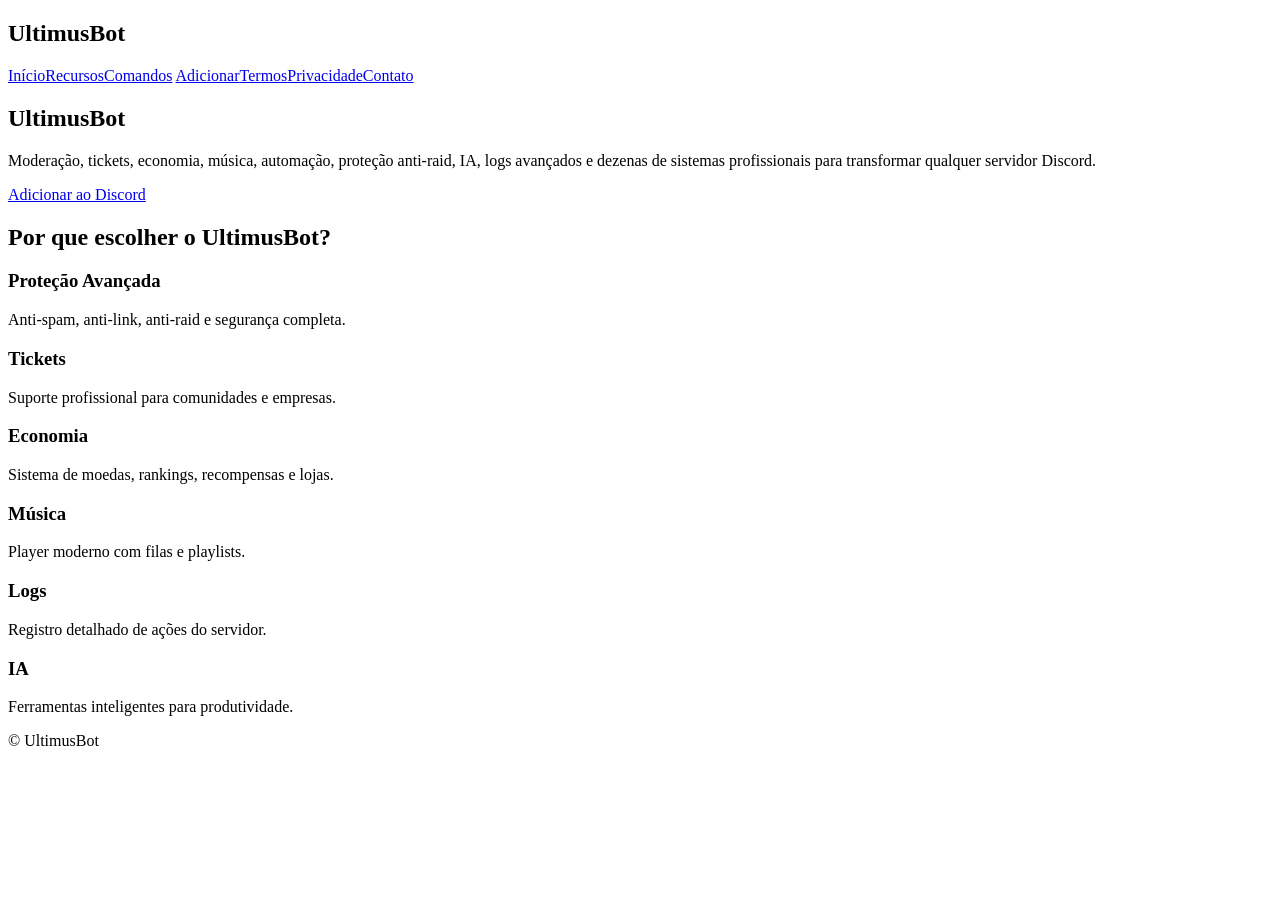
==== index.html @ ae10207d "Add files via upload" ====
<!DOCTYPE html><html><head><meta charset='UTF-8'><title>UltimusBot</title><link rel='stylesheet' href='css/style.css'></head>
<body>
<nav><h2>UltimusBot</h2><div>
<a href='index.html'>Início</a><a href='features.html'>Recursos</a><a href='commands.html'>Comandos</a>
<a href='add.html'>Adicionar</a><a href='terms.html'>Termos</a><a href='privacy.html'>Privacidade</a><a href='contact.html'>Contato</a>
</div></nav>

<section class='hero'>
<div>
<h1>UltimusBot</h1>
<p>Moderação, tickets, economia, música, automação, proteção anti-raid, IA, logs avançados e dezenas de sistemas profissionais para transformar qualquer servidor Discord.</p>
<a class='btn' href='add.html'>Adicionar ao Discord</a>
</div>
</section>

<section class='container'>
<h2 class='section-title'>Por que escolher o UltimusBot?</h2>
<div class='grid'>
<div class='card'><h3>Proteção Avançada</h3><p>Anti-spam, anti-link, anti-raid e segurança completa.</p></div>
<div class='card'><h3>Tickets</h3><p>Suporte profissional para comunidades e empresas.</p></div>
<div class='card'><h3>Economia</h3><p>Sistema de moedas, rankings, recompensas e lojas.</p></div>
<div class='card'><h3>Música</h3><p>Player moderno com filas e playlists.</p></div>
<div class='card'><h3>Logs</h3><p>Registro detalhado de ações do servidor.</p></div>
<div class='card'><h3>IA</h3><p>Ferramentas inteligentes para produtividade.</p></div>
</div>
</section>

<footer>© UltimusBot</footer>
<script src='js/main.js'></script>
</body></html>
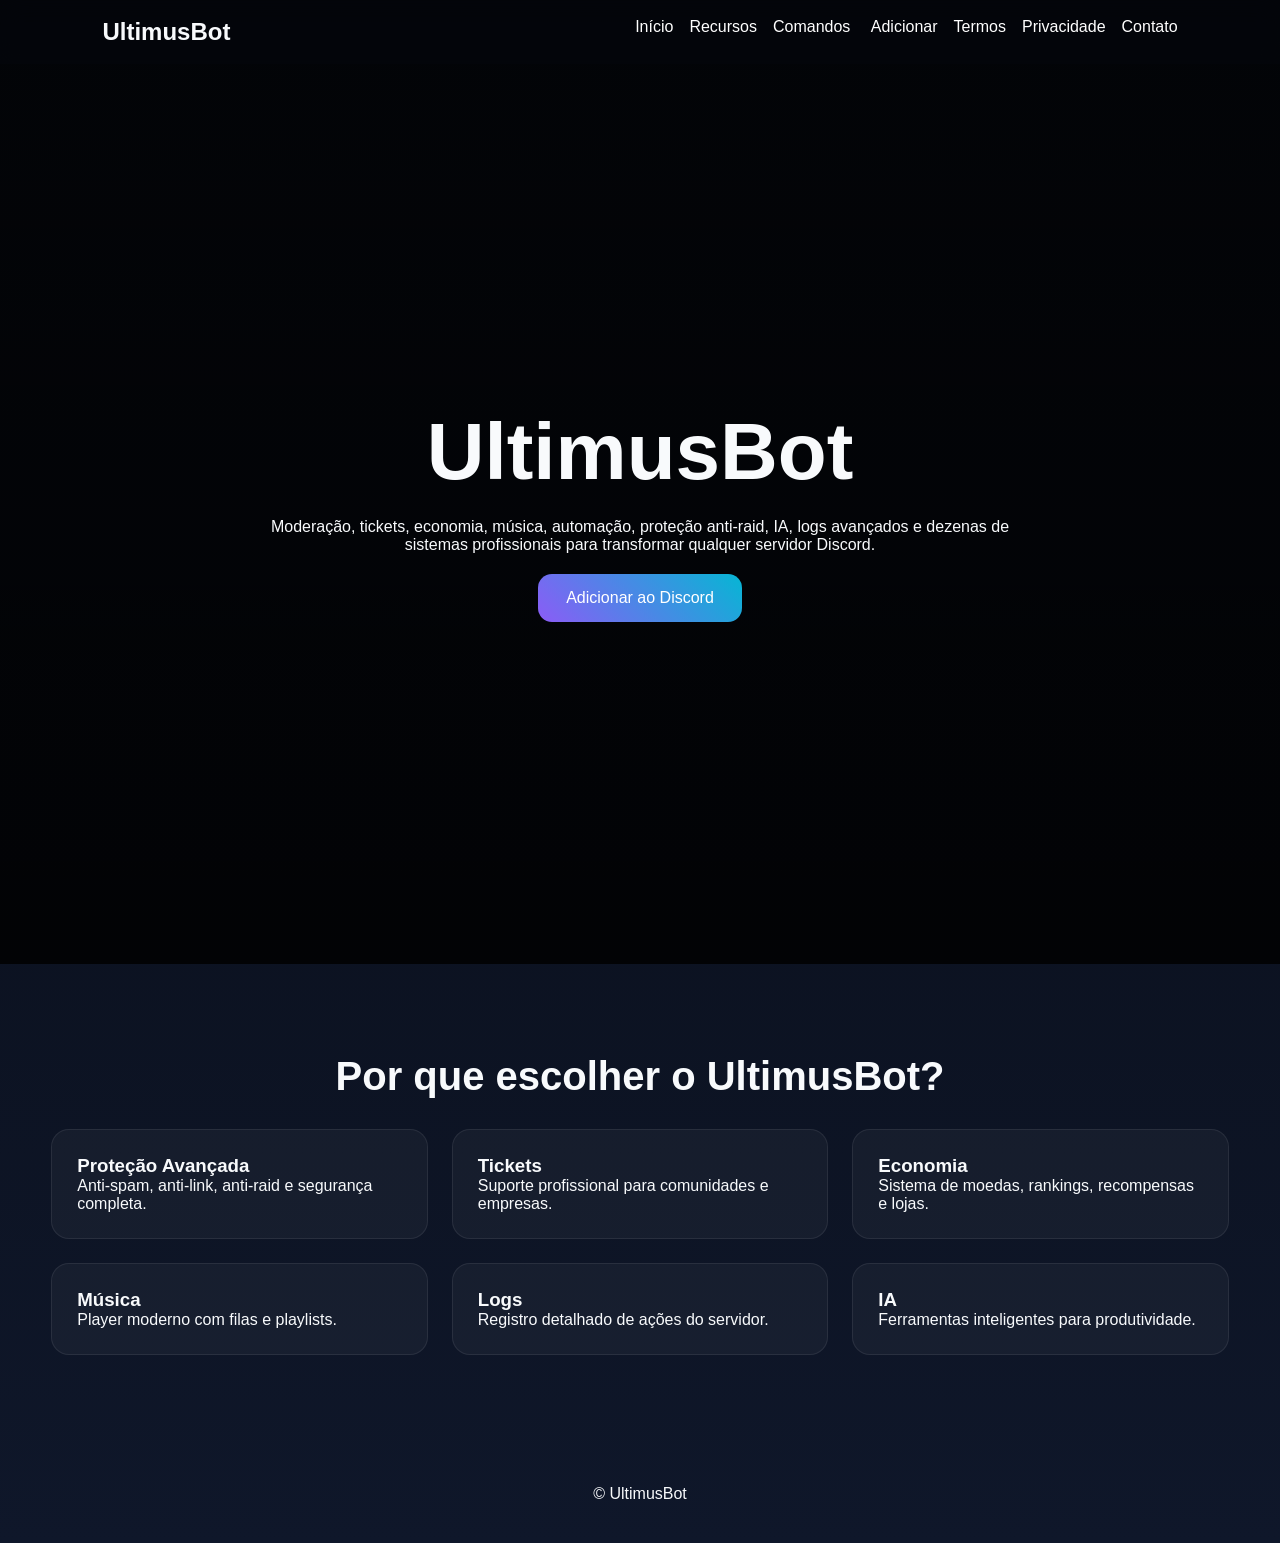
==== commit 0b71b0bf: "Update index.html" ====
--- a/index.html
+++ b/index.html
@@ -1,4 +1,4 @@
-<!DOCTYPE html><html><head><meta charset='UTF-8'><title>UltimusBot</title><link rel='stylesheet' href='css/style.css'></head>
+<!DOCTYPE html><html><head><meta charset='UTF-8'><title>UltimusBot</title><link rel='stylesheet' href='style.css'></head>
 <body>
 <nav><h2>UltimusBot</h2><div>
 <a href='index.html'>Início</a><a href='features.html'>Recursos</a><a href='commands.html'>Comandos</a>
@@ -26,5 +26,5 @@
 </section>
 
 <footer>© UltimusBot</footer>
-<script src='js/main.js'></script>
-</body></html>+<script src='main.js'></script>
+</body></html>
--- a/style.css
+++ b/style.css
@@ -0,0 +1,18 @@
+
+:root{
+--bg:#070b14;--bg2:#0f172a;--card:#111827;--text:#f8fafc;
+--primary:#8b5cf6;--secondary:#06b6d4
+}
+*{margin:0;padding:0;box-sizing:border-box}
+body{font-family:Inter,Segoe UI,sans-serif;background:linear-gradient(180deg,var(--bg),var(--bg2));color:var(--text)}
+nav{position:sticky;top:0;display:flex;justify-content:space-between;padding:18px 8%;background:rgba(0,0,0,.5);backdrop-filter:blur(12px)}
+nav a{color:white;text-decoration:none;margin-left:16px}
+.hero{min-height:100vh;display:flex;align-items:center;justify-content:center;text-align:center;background:linear-gradient(rgba(0,0,0,.65),rgba(0,0,0,.85)),url('../assets/hero.jpg') center/cover}
+.hero h1{font-size:5rem}
+.hero p{max-width:800px;margin:20px auto}
+.btn{display:inline-block;padding:15px 28px;border-radius:14px;background:linear-gradient(45deg,var(--primary),var(--secondary));color:#fff;text-decoration:none}
+.container{width:min(1200px,92%);margin:auto;padding:90px 0}
+.grid{display:grid;grid-template-columns:repeat(auto-fit,minmax(280px,1fr));gap:24px}
+.card{background:rgba(255,255,255,.04);border:1px solid rgba(255,255,255,.08);padding:25px;border-radius:18px}
+.section-title{font-size:2.5rem;margin-bottom:30px;text-align:center}
+footer{text-align:center;padding:40px}
